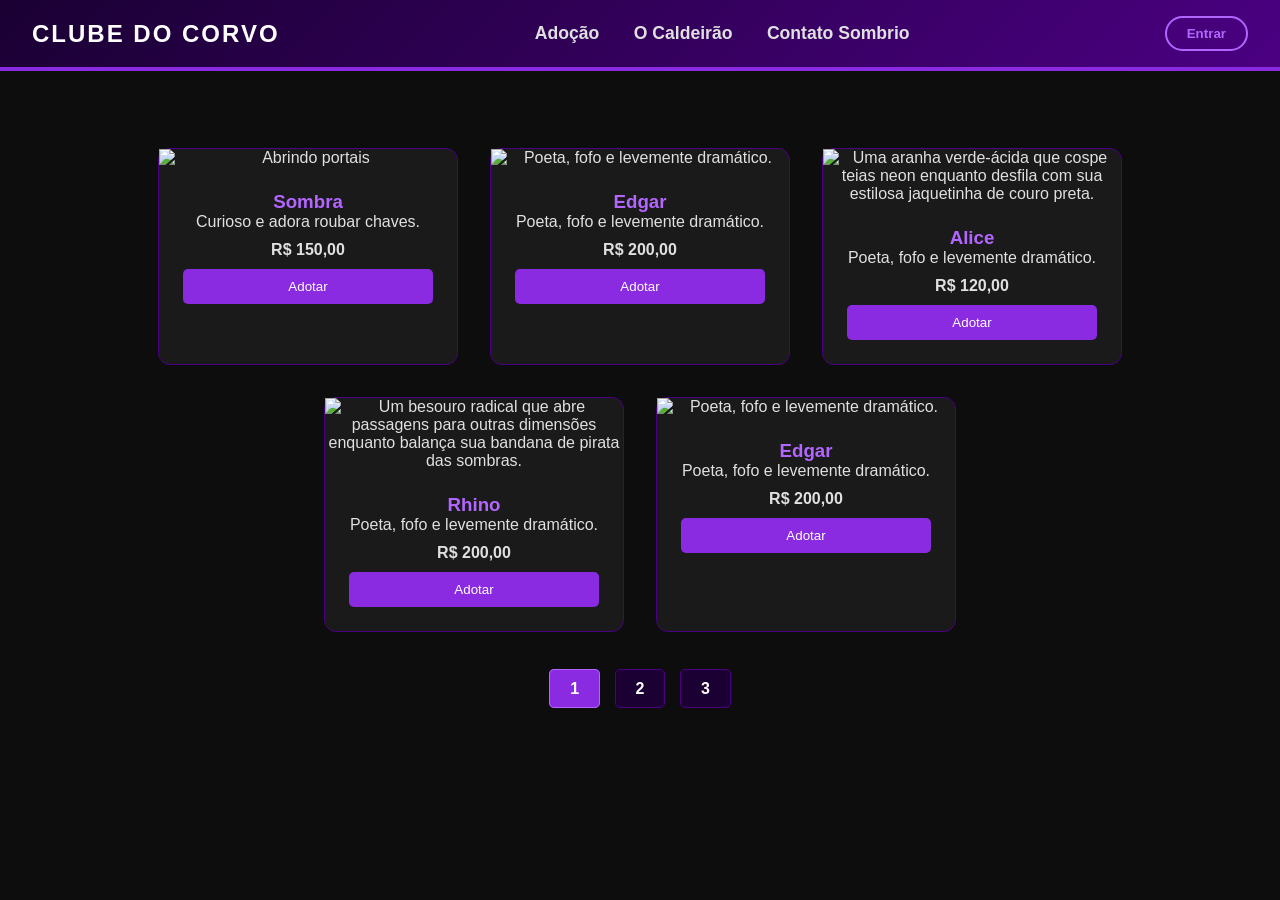
==== home.html @ 2596da63 "new img" ====
<!DOCTYPE html>
<html lang="pt-BR">
<head>
    <meta charset="UTF-8">
    <meta name="viewport" content="width=device-width, initial-scale=1.0">
    <title>Pets Sombrios & Fofos</title>
    <link rel="stylesheet" href="style.css">
</head>
<body>

    <header>
        <div class="logo">
            <h1 style="font-size: 1.5rem;">Clube do Corvo</h1>
        </div>
        
        <nav class="menu">
            <a href="home.html">Adoção</a>
            <a href="caldeirao.html">O Caldeirão</a>
            <a href="contato.html">Contato Sombrio</a>
        </nav>

        <button class="btn-login" id="botaoNome" onclick="abrirModal('modalLogin')">Entrar</button>
    </header>

    <main class="container">
        <div class="card">
            <img src="img/edgar.png" alt="Abrindo portais" class="pet-img">
            <div class="card-content">
                <h3>Sombra</h3>
                <p>Curioso e adora roubar chaves.</p>
                <p class="preco">R$ 150,00</p>
                <button class="btn-comprar" onclick="abrirModalCompra('Sombra')">Adotar</button>
            </div>
        </div>

        <div class="card">
            <img src="img/pingo.png" alt="Poeta, fofo e levemente dramático." class="pet-img">
            <div class="card-content">
                <h3>Edgar</h3>
                <p>Poeta, fofo e levemente dramático.</p>
                <p class="preco">R$ 200,00</p>
                <button class="btn-comprar" onclick="abrirModalCompra('Edgar')">Adotar</button>
            </div>
        </div>
        <div class="card">
            <img src="img/alice.png" alt="Uma aranha verde-ácida que cospe teias neon enquanto desfila com sua estilosa jaquetinha de couro preta." class="pet-img">
            <div class="card-content">
                <h3>Alice</h3>
                <p>Poeta, fofo e levemente dramático.</p>
                <p class="preco">R$ 120,00</p>
                <button class="btn-comprar" onclick="abrirModalCompra('Edgar')">Adotar</button>
            </div>
        </div>
        <div class="card">
            <img src="img/rhino.png" alt="Um besouro radical que abre passagens para outras dimensões enquanto balança sua bandana de pirata das sombras." class="pet-img">
            <div class="card-content">
                <h3>Rhino</h3>
                <p>Poeta, fofo e levemente dramático.</p>
                <p class="preco">R$ 200,00</p>
                <button class="btn-comprar" onclick="abrirModalCompra('Edgar')">Adotar</button>
            </div>
        </div>
        <div class="card">
            <img src="img/gorgon.png" alt="Poeta, fofo e levemente dramático." class="pet-img">
            <div class="card-content">
                <h3>Edgar</h3>
                <p>Poeta, fofo e levemente dramático.</p>
                <p class="preco">R$ 200,00</p>
                <button class="btn-comprar" onclick="abrirModalCompra('Edgar')">Adotar</button>
            </div>
        </div>
    </main>

    <div class="paginacao">
        <a href="home.html" class="ativo">1</a>
        <a href="pagina2.html">2</a>
        <a href="pagina3.html">3</a>
    </div>

    <div id="modalLogin" class="modal">
        <div class="modal-content">
            <h2 style="color: #b366ff;">Acesso Secreto</h2>
            <p>Apenas para guardiões de pets.</p>
            <input type="text" placeholder="Nome de Guardião">
            <input type="password" placeholder="Senha Mágica">
            <button class="btn-comprar" onclick="fecharModais()">Acessar Portal</button>
            <button class="btn-login" style="margin-top: 10px; width: 100%;" onclick="fecharModais()">Cancelar</button>
        </div>
    </div>

    <div id="modalCompra" class="modal">
        <div class="modal-content">
            <h2 id="tituloCompra" style="color: #b366ff;">Adoção</h2>
            <p>Preencha para concluir o ritual de adoção.</p>
            <input type="text" placeholder="Seu nome">
            <input type="text" placeholder="Endereço do castelo">
            <button class="btn-comprar" onclick="confirmarCompra()">Enviar Confirmação</button>
            <button class="btn-login" style="margin-top: 10px; width: 100%;" onclick="fecharModais()">Voltar</button>
        </div>
    </div>

    <script src="script.js"></script>
</body>
</html>
---- style.css ----
/* style.css */
* {
    box-sizing: border-box;
    margin: 0;
    padding: 0;
    font-family: 'Segoe UI', Tahoma, Geneva, Verdana, sans-serif;
}

body {
    background-color: #0d0d0d;
    color: #e0e0e0;
}

/* Atualização do Header para ficar Fixo */
header {
    background: linear-gradient(135deg, #1a0033 0%, #4b0082 100%);
    padding: 1rem 2rem;
    display: flex;
    justify-content: space-between; /* Espalha a logo e o menu */
    align-items: center;
    border-bottom: 4px solid #8a2be2;
    position: fixed; /* A Mágica do menu fixo */
    top: 0;
    left: 0;
    width: 100%;
    z-index: 1000; /* Garante que fique por cima de tudo */
}

/* Para o conteúdo não ficar escondido atrás do menu fixo */
body {
    padding-top: 100px; 
}

/* Estilo dos Links do Menu */
.menu a {
    color: #e0e0e0;
    text-decoration: none;
    margin: 0 15px;
    font-weight: bold;
    font-size: 1.1rem;
    transition: 0.3s;
}

.menu a:hover {
    color: #b366ff;
}

.logo h1 {
    color: #ffffff;
    letter-spacing: 2px;
    text-transform: uppercase;
}

.logo p {
    color: #d8bfd8;
    font-style: italic;
}

.btn-login {
    background-color: transparent;
    border: 2px solid #b366ff;
    color: #b366ff;
    padding: 8px 20px;
    border-radius: 20px;
    cursor: pointer;
    font-weight: bold;
    transition: 0.3s;
}

.btn-login:hover {
    background-color: #b366ff;
    color: #1a0033;
}

.container {
    max-width: 1000px;
    margin: 3rem auto;
    display: flex;
    flex-wrap: wrap;
    gap: 2rem;
    justify-content: center;
}

.card {
    background-color: #1a1a1a;
    border: 1px solid #4b0082;
    border-radius: 12px;
    width: 300px;
    text-align: center;
    transition: transform 0.3s ease;
    display: flex;
    flex-direction: column;
}

.card:hover {
    transform: translateY(-5px);
    box-shadow: 0 8px 20px rgba(138, 43, 226, 0.4);
    border-color: #8a2be2;
}

/* Espaço preparado para as futuras imagens */
.image-placeholder {
    width: 100%;
    height: 220px;
    background-color: #2d004d;
    border-bottom: 2px solid #4b0082;
    border-radius: 12px 12px 0 0;
    display: flex;
    align-items: center;
    justify-content: center;
    color: #8a2be2;
    font-style: italic;
    font-size: 0.9rem;
}

.card-content {
    padding: 1.5rem;
}

.card h3 { color: #b366ff; }
.preco { font-weight: bold; margin: 10px 0; }

.btn-comprar {
    background-color: #8a2be2;
    color: white;
    border: none;
    padding: 10px;
    border-radius: 5px;
    cursor: pointer;
    width: 100%;
    transition: 0.3s;
}

.btn-comprar:hover { background-color: #5c1b99; }

/* Modais (Janelas flutuantes) */
.modal {
    display: none;
    position: fixed;
    z-index: 10;
    left: 0; top: 0;
    width: 100%; height: 100%;
    background-color: rgba(0,0,0,0.8);
}

.modal-content {
    background-color: #1a0033;
    margin: 15% auto;
    padding: 2rem;
    border: 2px solid #8a2be2;
    width: 90%; max-width: 400px;
    border-radius: 12px;
    text-align: center;
}

.modal-content input {
    width: 100%;
    padding: 10px;
    margin: 10px 0;
    border-radius: 5px;
    background-color: #0d0d0d;
    border: 1px solid #4b0082;
    color: white;
}

/* Estilo da Paginação */
.paginacao {
    text-align: center;
    margin: 3rem 0;
    width: 100%;
}

.paginacao a {
    color: white;
    background-color: #1a0033;
    border: 1px solid #4b0082;
    padding: 10px 20px;
    text-decoration: none;
    border-radius: 5px;
    margin: 0 5px;
    font-weight: bold;
    transition: 0.3s;
}

.paginacao a:hover {
    background-color: #5c1b99;
}

.paginacao a.ativo {
    background-color: #8a2be2;
    border-color: #b366ff;
}
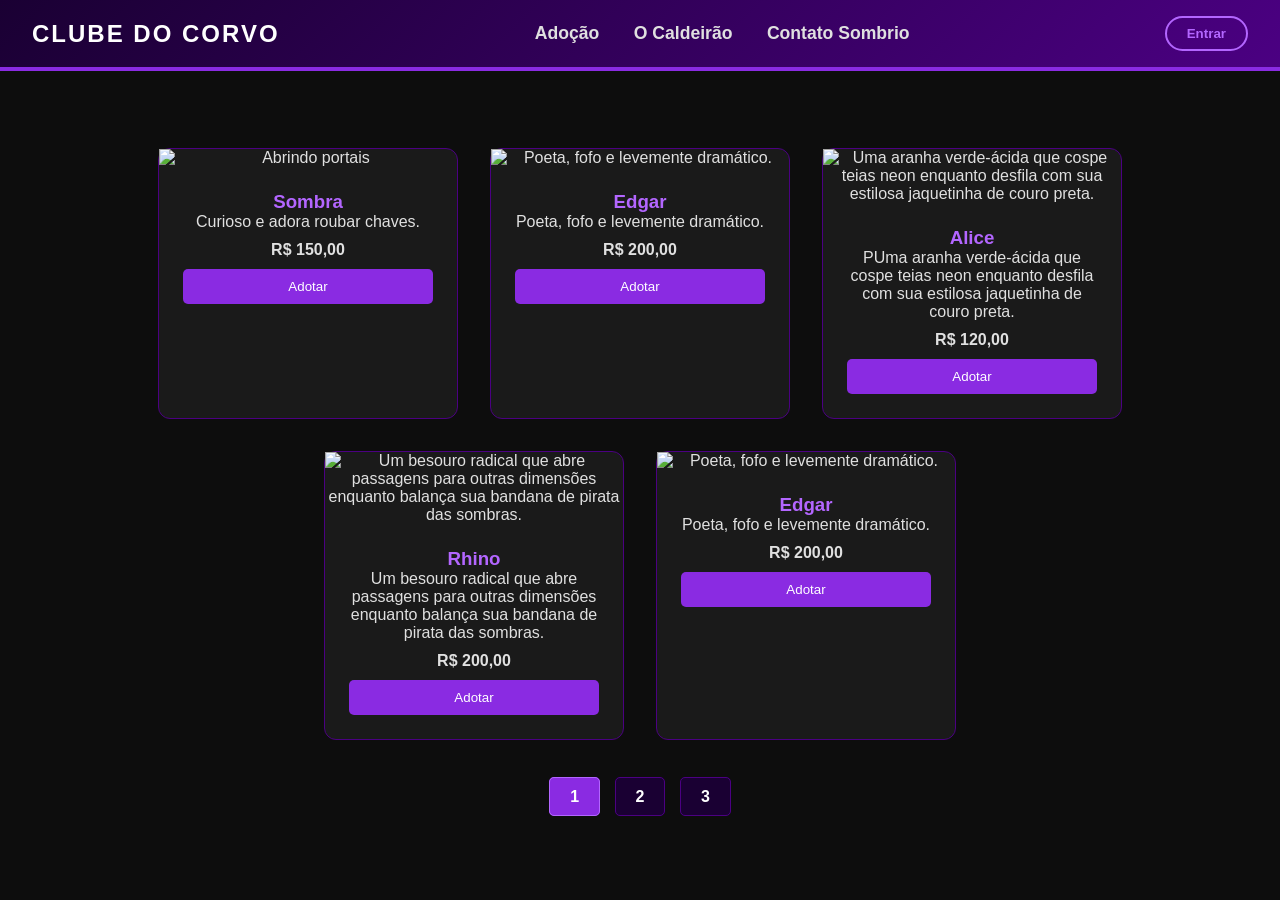
==== commit 97a1f8b9: "corringindo Co-authored-by: Copilot <copilot@github.com>" ====
--- a/home.html
+++ b/home.html
@@ -46,7 +46,7 @@
             <img src="img/alice.png" alt="Uma aranha verde-ácida que cospe teias neon enquanto desfila com sua estilosa jaquetinha de couro preta." class="pet-img">
             <div class="card-content">
                 <h3>Alice</h3>
-                <p>Poeta, fofo e levemente dramático.</p>
+                <p>PUma aranha verde-ácida que cospe teias neon enquanto desfila com sua estilosa jaquetinha de couro preta.</p>
                 <p class="preco">R$ 120,00</p>
                 <button class="btn-comprar" onclick="abrirModalCompra('Edgar')">Adotar</button>
             </div>
@@ -55,7 +55,7 @@
             <img src="img/rhino.png" alt="Um besouro radical que abre passagens para outras dimensões enquanto balança sua bandana de pirata das sombras." class="pet-img">
             <div class="card-content">
                 <h3>Rhino</h3>
-                <p>Poeta, fofo e levemente dramático.</p>
+                <p>Um besouro radical que abre passagens para outras dimensões enquanto balança sua bandana de pirata das sombras.</p>
                 <p class="preco">R$ 200,00</p>
                 <button class="btn-comprar" onclick="abrirModalCompra('Edgar')">Adotar</button>
             </div>
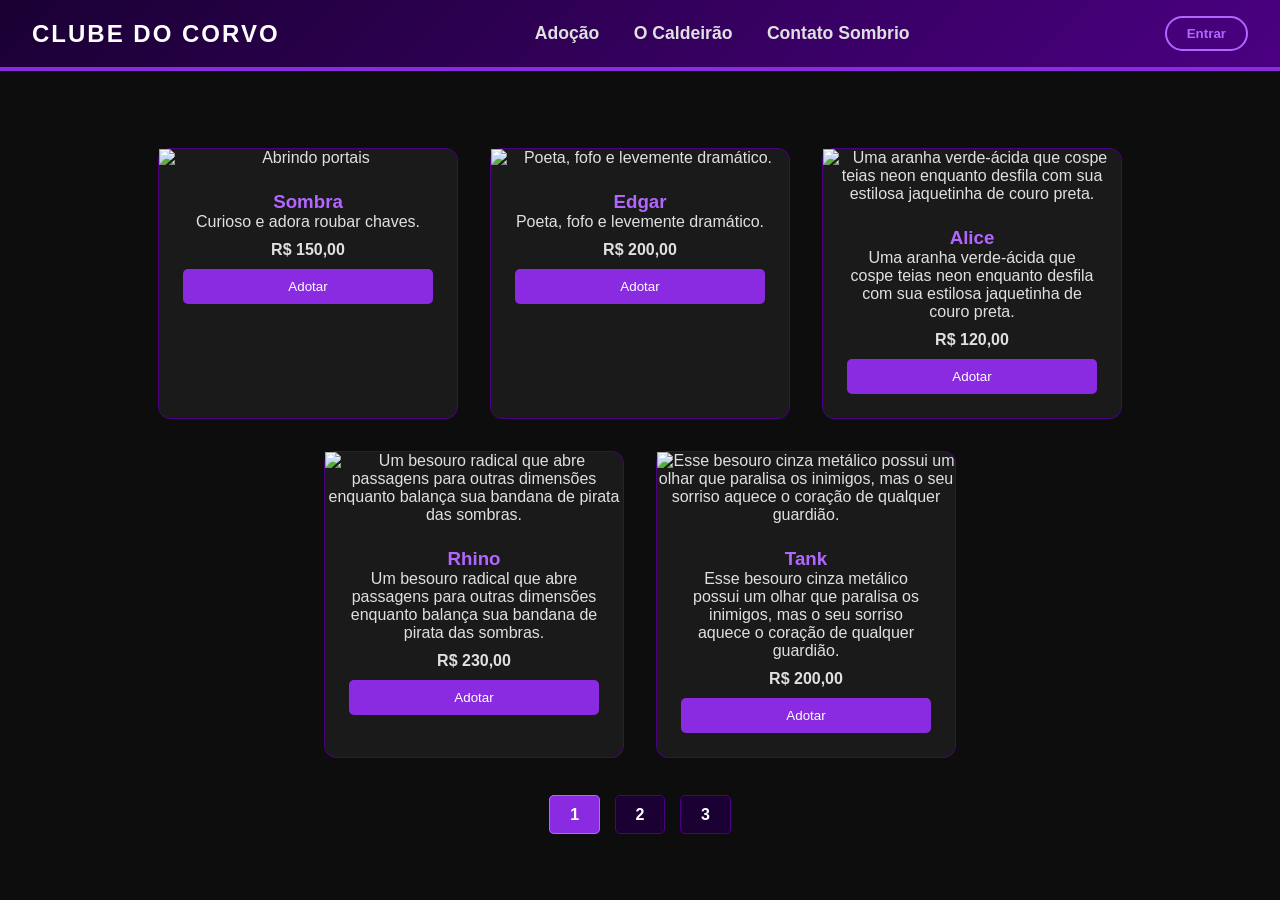
==== commit 7534f043: "nomes e ajustes Co-authored-by: Copilot <copilot@github.com>" ====
--- a/home.html
+++ b/home.html
@@ -46,9 +46,9 @@
             <img src="img/alice.png" alt="Uma aranha verde-ácida que cospe teias neon enquanto desfila com sua estilosa jaquetinha de couro preta." class="pet-img">
             <div class="card-content">
                 <h3>Alice</h3>
-                <p>PUma aranha verde-ácida que cospe teias neon enquanto desfila com sua estilosa jaquetinha de couro preta.</p>
+                <p>Uma aranha verde-ácida que cospe teias neon enquanto desfila com sua estilosa jaquetinha de couro preta.</p>
                 <p class="preco">R$ 120,00</p>
-                <button class="btn-comprar" onclick="abrirModalCompra('Edgar')">Adotar</button>
+                <button class="btn-comprar" onclick="abrirModalCompra('Alice')">Adotar</button>
             </div>
         </div>
         <div class="card">
@@ -56,17 +56,17 @@
             <div class="card-content">
                 <h3>Rhino</h3>
                 <p>Um besouro radical que abre passagens para outras dimensões enquanto balança sua bandana de pirata das sombras.</p>
-                <p class="preco">R$ 200,00</p>
-                <button class="btn-comprar" onclick="abrirModalCompra('Edgar')">Adotar</button>
+                <p class="preco">R$ 230,00</p>
+                <button class="btn-comprar" onclick="abrirModalCompra('Rhino')">Adotar</button>
             </div>
         </div>
         <div class="card">
-            <img src="img/gorgon.png" alt="Poeta, fofo e levemente dramático." class="pet-img">
+            <img src="img/tank.png" alt="Esse besouro cinza metálico possui um olhar que paralisa os inimigos, mas o seu sorriso aquece o coração de qualquer guardião." class="pet-img">
             <div class="card-content">
-                <h3>Edgar</h3>
-                <p>Poeta, fofo e levemente dramático.</p>
+                <h3>Tank</h3>
+                <p>Esse besouro cinza metálico possui um olhar que paralisa os inimigos, mas o seu sorriso aquece o coração de qualquer guardião.</p>
                 <p class="preco">R$ 200,00</p>
-                <button class="btn-comprar" onclick="abrirModalCompra('Edgar')">Adotar</button>
+                <button class="btn-comprar" onclick="abrirModalCompra('Tank')">Adotar</button>
             </div>
         </div>
     </main>
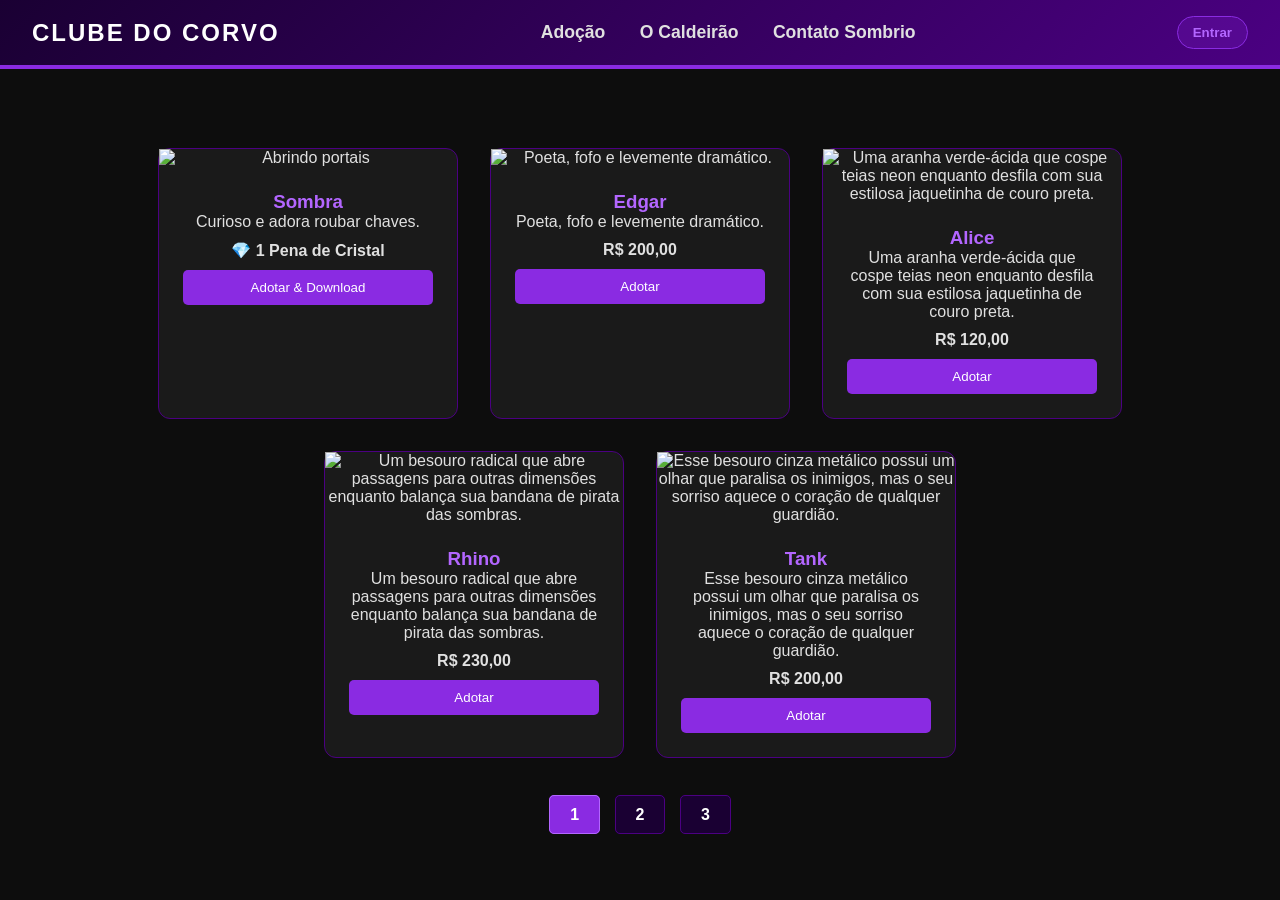
==== commit 2fb800aa: "mudando currency e adicionando Download de imagens Co-authored-by: Copilot <copilot@github.com>" ====
--- a/home.html
+++ b/home.html
@@ -28,8 +28,8 @@
             <div class="card-content">
                 <h3>Sombra</h3>
                 <p>Curioso e adora roubar chaves.</p>
-                <p class="preco">R$ 150,00</p>
-                <button class="btn-comprar" onclick="abrirModalCompra('Sombra')">Adotar</button>
+                <p class="preco">💎 1 Pena de Cristal</p>
+        <button class="btn-comprar" onclick="adotarPet('Sombra', 'img/edgar.png')">Adotar & Download</button>
             </div>
         </div>
 
--- a/style.css
+++ b/style.css
@@ -170,6 +170,15 @@
     width: 100%;
 }
 
+#botaoNome {
+    background: rgba(138, 43, 226, 0.2);
+    border: 1px solid #8a2be2;
+    padding: 8px 15px;
+    border-radius: 20px;
+    font-weight: bold;
+    cursor: default; /* Não parece um botão de clicar, mas um status */
+}
+
 .paginacao a {
     color: white;
     background-color: #1a0033;
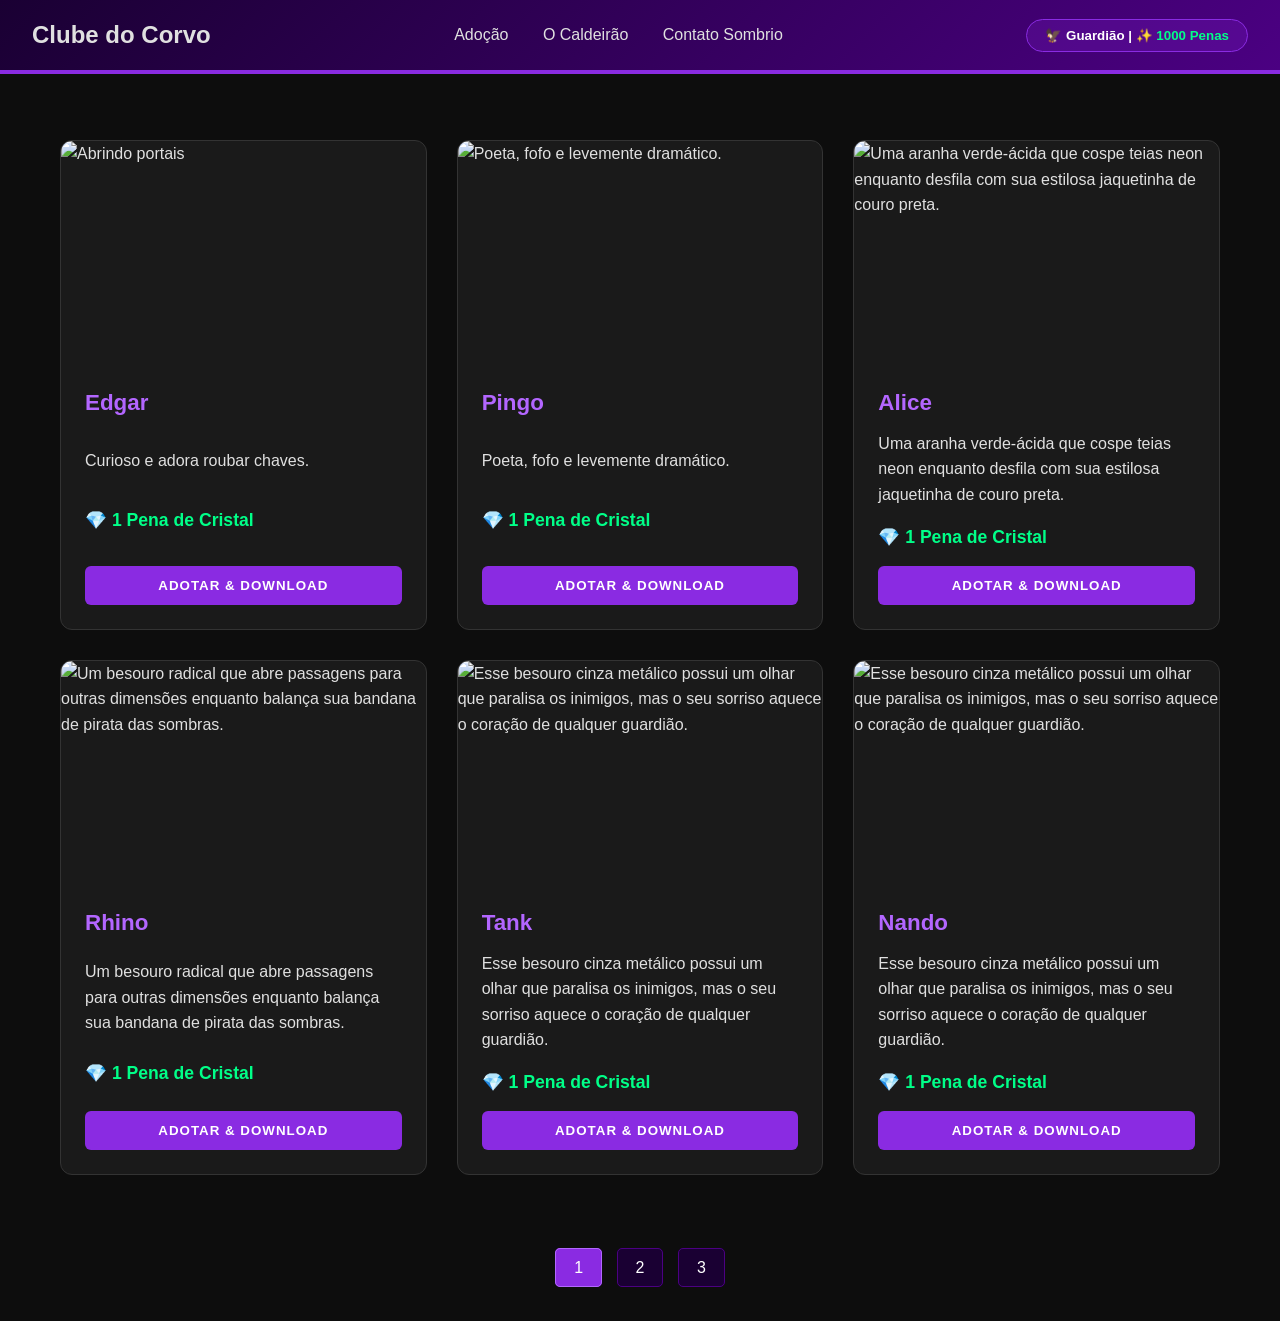
==== commit 52d4ef17: "renomeando arquivos de IMG, atualizando mecanimso de adoção com pagamento de créditos para download" ====
--- a/home.html
+++ b/home.html
@@ -26,7 +26,7 @@
         <div class="card">
             <img src="img/edgar.png" alt="Abrindo portais" class="pet-img">
             <div class="card-content">
-                <h3>Sombra</h3>
+                <h3>Edgar</h3>
                 <p>Curioso e adora roubar chaves.</p>
                 <p class="preco">💎 1 Pena de Cristal</p>
         <button class="btn-comprar" onclick="adotarPet('Sombra', 'img/edgar.png')">Adotar & Download</button>
@@ -36,10 +36,10 @@
         <div class="card">
             <img src="img/pingo.png" alt="Poeta, fofo e levemente dramático." class="pet-img">
             <div class="card-content">
-                <h3>Edgar</h3>
+                <h3>Pingo</h3>
                 <p>Poeta, fofo e levemente dramático.</p>
-                <p class="preco">R$ 200,00</p>
-                <button class="btn-comprar" onclick="abrirModalCompra('Edgar')">Adotar</button>
+                <p class="preco">💎 1 Pena de Cristal</p>
+        <button class="btn-comprar" onclick="adotarPet('Sombra', 'img/pingo.png')">Adotar & Download</button>
             </div>
         </div>
         <div class="card">
@@ -47,8 +47,8 @@
             <div class="card-content">
                 <h3>Alice</h3>
                 <p>Uma aranha verde-ácida que cospe teias neon enquanto desfila com sua estilosa jaquetinha de couro preta.</p>
-                <p class="preco">R$ 120,00</p>
-                <button class="btn-comprar" onclick="abrirModalCompra('Alice')">Adotar</button>
+                <p class="preco">💎 1 Pena de Cristal</p>
+        <button class="btn-comprar" onclick="adotarPet('Sombra', 'img/alice.png')">Adotar & Download</button>
             </div>
         </div>
         <div class="card">
@@ -56,8 +56,8 @@
             <div class="card-content">
                 <h3>Rhino</h3>
                 <p>Um besouro radical que abre passagens para outras dimensões enquanto balança sua bandana de pirata das sombras.</p>
-                <p class="preco">R$ 230,00</p>
-                <button class="btn-comprar" onclick="abrirModalCompra('Rhino')">Adotar</button>
+                <p class="preco">💎 1 Pena de Cristal</p>
+        <button class="btn-comprar" onclick="adotarPet('Sombra', 'img/rhino.png')">Adotar & Download</button>
             </div>
         </div>
         <div class="card">
@@ -65,11 +65,21 @@
             <div class="card-content">
                 <h3>Tank</h3>
                 <p>Esse besouro cinza metálico possui um olhar que paralisa os inimigos, mas o seu sorriso aquece o coração de qualquer guardião.</p>
-                <p class="preco">R$ 200,00</p>
-                <button class="btn-comprar" onclick="abrirModalCompra('Tank')">Adotar</button>
+                <p class="preco">💎 1 Pena de Cristal</p>
+        <button class="btn-comprar" onclick="adotarPet('Sombra', 'img/tank.png')">Adotar & Download</button>
+            </div>
+        </div>
+        <div class="card">
+            <img src="img/nando.png" alt="Esse besouro cinza metálico possui um olhar que paralisa os inimigos, mas o seu sorriso aquece o coração de qualquer guardião." class="pet-img">
+            <div class="card-content">
+                <h3>Nando</h3>
+                <p>Esse besouro cinza metálico possui um olhar que paralisa os inimigos, mas o seu sorriso aquece o coração de qualquer guardião.</p>
+                <p class="preco">💎 1 Pena de Cristal</p>
+        <button class="btn-comprar" onclick="adotarPet('Sombra', 'img/nando.png')">Adotar & Download</button>
             </div>
         </div>
     </main>
+
 
     <div class="paginacao">
         <a href="home.html" class="ativo">1</a>
--- a/style.css
+++ b/style.css
@@ -1,4 +1,16 @@
-/* style.css */
+/* =========================================
+   VARIÁVEIS E BASE
+   ========================================= */
+:root {
+    --bg-dark: #0d0d0d;
+    --bg-card: #1a1a1a;
+    --text-light: #e0e0e0;
+    --purple-magic: #8a2be2;
+    --purple-dark: #4b0082;
+    --purple-glow: #b366ff;
+    --green-success: #00ff88;
+}
+
 * {
     box-sizing: border-box;
     margin: 0;
@@ -7,195 +19,174 @@
 }
 
 body {
-    background-color: #0d0d0d;
-    color: #e0e0e0;
+    background-color: var(--bg-dark);
+    color: var(--text-light);
+    padding-top: 100px; /* Espaço fixo para o menu não cobrir o conteúdo */
+    line-height: 1.6;
 }
 
-/* Atualização do Header para ficar Fixo */
+/* =========================================
+   NAVEGAÇÃO (Menu Fixo)
+   ========================================= */
 header {
-    background: linear-gradient(135deg, #1a0033 0%, #4b0082 100%);
+    background: linear-gradient(135deg, #1a0033 0%, var(--purple-dark) 100%);
     padding: 1rem 2rem;
     display: flex;
-    justify-content: space-between; /* Espalha a logo e o menu */
+    justify-content: space-between;
     align-items: center;
-    border-bottom: 4px solid #8a2be2;
-    position: fixed; /* A Mágica do menu fixo */
+    border-bottom: 4px solid var(--purple-magic);
+    position: fixed;
     top: 0;
     left: 0;
     width: 100%;
-    z-index: 1000; /* Garante que fique por cima de tudo */
+    z-index: 1000;
+    backdrop-filter: blur(10px);
 }
 
-/* Para o conteúdo não ficar escondido atrás do menu fixo */
-body {
-    padding-top: 100px; 
-}
-
-/* Estilo dos Links do Menu */
 .menu a {
-    color: #e0e0e0;
+    color: var(--text-light);
     text-decoration: none;
     margin: 0 15px;
-    font-weight: bold;
-    font-size: 1.1rem;
+    font-weight: 500;
     transition: 0.3s;
 }
 
 .menu a:hover {
-    color: #b366ff;
+    color: var(--purple-glow);
 }
 
-.logo h1 {
-    color: #ffffff;
-    letter-spacing: 2px;
-    text-transform: uppercase;
-}
-
-.logo p {
-    color: #d8bfd8;
-    font-style: italic;
-}
-
-.btn-login {
-    background-color: transparent;
-    border: 2px solid #b366ff;
-    color: #b366ff;
-    padding: 8px 20px;
+#botaoNome {
+    background: rgba(138, 43, 226, 0.2);
+    border: 1px solid var(--purple-magic);
+    padding: 8px 18px;
     border-radius: 20px;
-    cursor: pointer;
     font-weight: bold;
+    color: white;
+    cursor: default;
+    white-space: nowrap;
     transition: 0.3s;
 }
 
-.btn-login:hover {
-    background-color: #b366ff;
-    color: #1a0033;
-}
-
-.container {
-    max-width: 1000px;
-    margin: 3rem auto;
-    display: flex;
-    flex-wrap: wrap;
-    gap: 2rem;
-    justify-content: center;
+/* =========================================
+   GRID DE CARDS (O segredo da organização)
+   ========================================= */
+main.container {
+    display: grid;
+    grid-template-columns: repeat(auto-fit, minmax(280px, 1fr));
+    gap: 30px;
+    padding: 40px 20px;
+    max-width: 1200px;
+    margin: 0 auto;
 }
 
 .card {
-    background-color: #1a1a1a;
-    border: 1px solid #4b0082;
+    background-color: var(--bg-card);
     border-radius: 12px;
-    width: 300px;
-    text-align: center;
-    transition: transform 0.3s ease;
+    overflow: hidden;
+    border: 1px solid #333;
+    transition: 0.3s ease;
     display: flex;
     flex-direction: column;
 }
 
 .card:hover {
-    transform: translateY(-5px);
-    box-shadow: 0 8px 20px rgba(138, 43, 226, 0.4);
-    border-color: #8a2be2;
+    transform: translateY(-8px);
+    border-color: var(--purple-magic);
+    box-shadow: 0 10px 20px rgba(138, 43, 226, 0.2);
 }
 
-/* Espaço preparado para as futuras imagens */
-.image-placeholder {
+/* Ajuste das Imagens (Para não ficarem enormes) */
+.pet-img {
     width: 100%;
-    height: 220px;
-    background-color: #2d004d;
-    border-bottom: 2px solid #4b0082;
-    border-radius: 12px 12px 0 0;
-    display: flex;
-    align-items: center;
-    justify-content: center;
-    color: #8a2be2;
-    font-style: italic;
-    font-size: 0.9rem;
+    height: 220px; /* Altura fixa para padronizar */
+    object-fit: cover; /* Corta sem distorcer */
+    display: block;
 }
 
 .card-content {
     padding: 1.5rem;
+    flex-grow: 1;
+    display: flex;
+    flex-direction: column;
+    justify-content: space-between;
 }
 
-.card h3 { color: #b366ff; }
-.preco { font-weight: bold; margin: 10px 0; }
+.card h3 { 
+    color: var(--purple-glow);
+    margin-bottom: 10px;
+    font-size: 1.4rem;
+}
 
+.preco { 
+    font-weight: bold; 
+    margin: 15px 0; 
+    color: var(--green-success);
+    font-size: 1.1rem;
+}
+
+/* =========================================
+   BOTÕES E INTERAÇÃO
+   ========================================= */
 .btn-comprar {
-    background-color: #8a2be2;
+    background-color: var(--purple-magic);
     color: white;
     border: none;
-    padding: 10px;
-    border-radius: 5px;
+    padding: 12px;
+    border-radius: 6px;
     cursor: pointer;
     width: 100%;
+    font-weight: bold;
     transition: 0.3s;
+    text-transform: uppercase;
+    letter-spacing: 1px;
 }
 
-.btn-comprar:hover { background-color: #5c1b99; }
+.btn-comprar:hover { 
+    background-color: var(--purple-dark);
+    box-shadow: 0 0 15px rgba(138, 43, 226, 0.4);
+}
 
-/* Modais (Janelas flutuantes) */
+/* =========================================
+   MODAIS E UTILITÁRIOS
+   ========================================= */
 .modal {
     display: none;
     position: fixed;
-    z-index: 10;
+    z-index: 2000;
     left: 0; top: 0;
     width: 100%; height: 100%;
-    background-color: rgba(0,0,0,0.8);
+    background-color: rgba(0,0,0,0.85);
 }
 
 .modal-content {
     background-color: #1a0033;
-    margin: 15% auto;
-    padding: 2rem;
-    border: 2px solid #8a2be2;
-    width: 90%; max-width: 400px;
-    border-radius: 12px;
+    margin: 10% auto;
+    padding: 2.5rem;
+    border: 2px solid var(--purple-magic);
+    width: 90%; 
+    max-width: 400px;
+    border-radius: 15px;
     text-align: center;
 }
 
-.modal-content input {
-    width: 100%;
-    padding: 10px;
-    margin: 10px 0;
-    border-radius: 5px;
-    background-color: #0d0d0d;
-    border: 1px solid #4b0082;
-    color: white;
-}
-
-/* Estilo da Paginação */
 .paginacao {
     text-align: center;
-    margin: 3rem 0;
-    width: 100%;
-}
-
-#botaoNome {
-    background: rgba(138, 43, 226, 0.2);
-    border: 1px solid #8a2be2;
-    padding: 8px 15px;
-    border-radius: 20px;
-    font-weight: bold;
-    cursor: default; /* Não parece um botão de clicar, mas um status */
+    margin: 40px 0;
+    grid-column: 1 / -1; /* Garante que a paginação ocupe a linha toda no grid */
 }
 
 .paginacao a {
     color: white;
     background-color: #1a0033;
-    border: 1px solid #4b0082;
-    padding: 10px 20px;
+    border: 1px solid var(--purple-dark);
+    padding: 10px 18px;
     text-decoration: none;
     border-radius: 5px;
     margin: 0 5px;
-    font-weight: bold;
     transition: 0.3s;
 }
 
-.paginacao a:hover {
-    background-color: #5c1b99;
-}
-
-.paginacao a.ativo {
-    background-color: #8a2be2;
-    border-color: #b366ff;
+.paginacao a.ativo, .paginacao a:hover {
+    background-color: var(--purple-magic);
+    border-color: var(--purple-glow);
 }
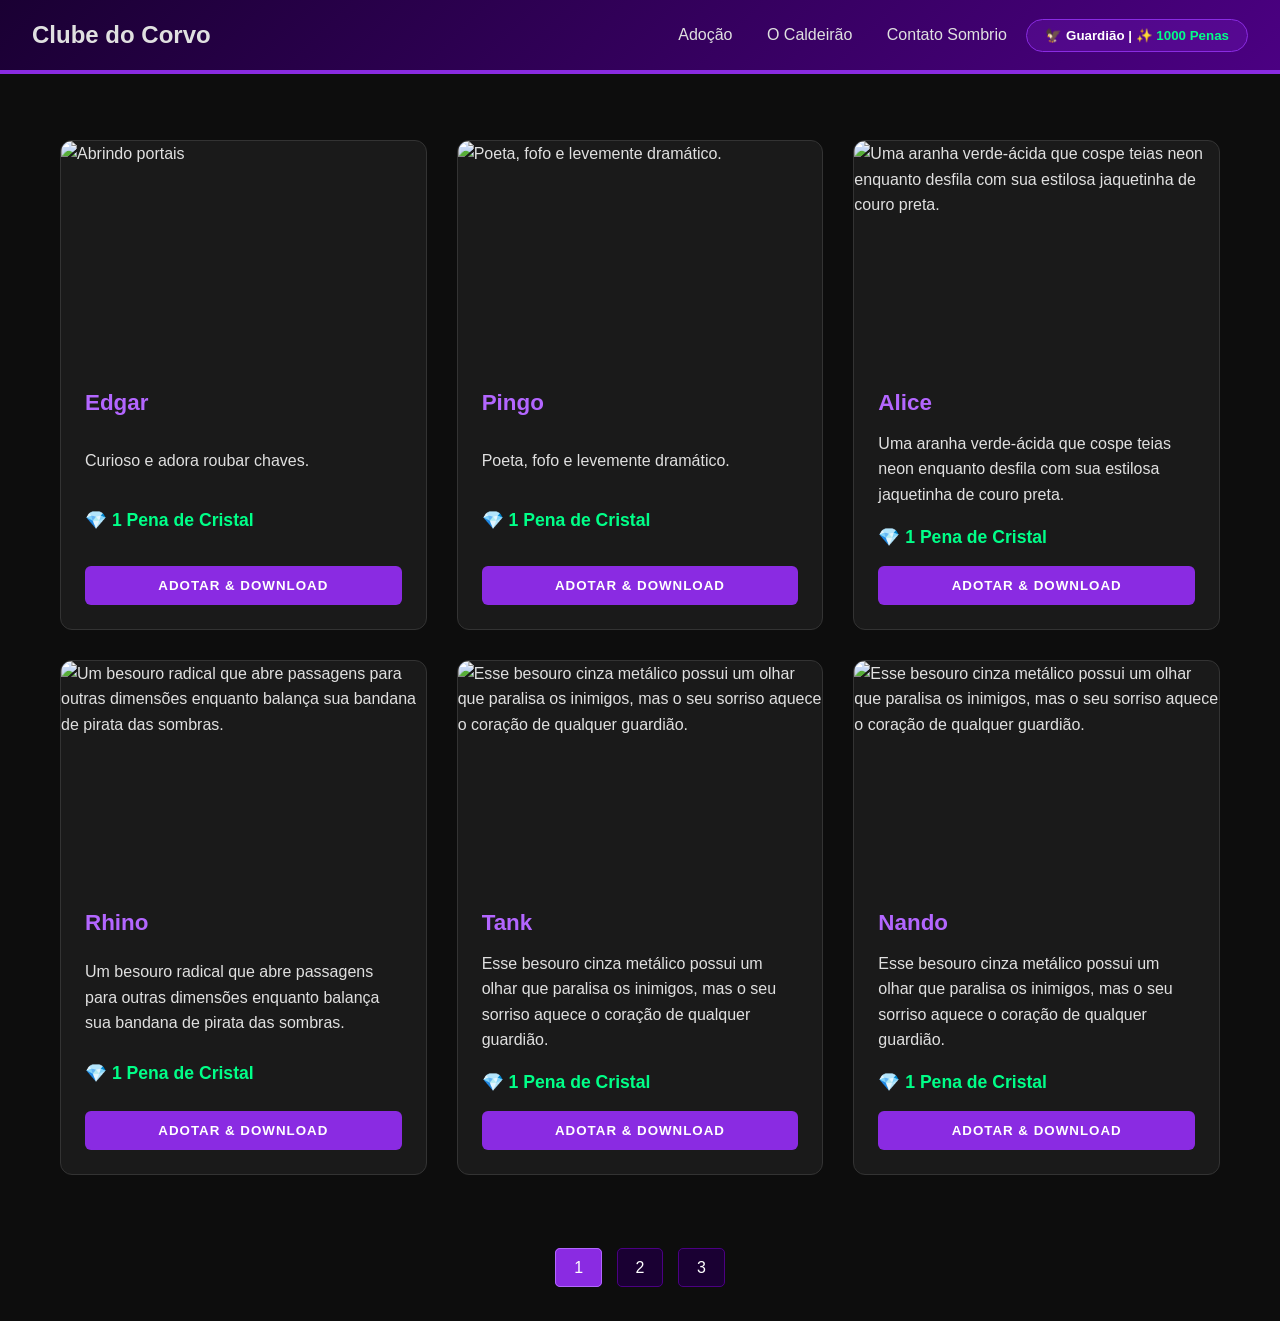
==== commit a03f35de: "menu responsivo, mais  imagens e outro vídeo upado do server" ====
--- a/home.html
+++ b/home.html
@@ -9,18 +9,23 @@
 <body>
 
     <header>
-        <div class="logo">
-            <h1 style="font-size: 1.5rem;">Clube do Corvo</h1>
-        </div>
-        
-        <nav class="menu">
-            <a href="home.html">Adoção</a>
-            <a href="caldeirao.html">O Caldeirão</a>
-            <a href="contato.html">Contato Sombrio</a>
-        </nav>
+    <div class="logo">
+        <h1 style="font-size: 1.5rem;">Clube do Corvo</h1>
+    </div>
+    
+    <div class="menu-toggle" id="mobile-menu">
+        <span class="bar"></span>
+        <span class="bar"></span>
+        <span class="bar"></span>
+    </div>
 
+    <nav class="menu" id="nav-menu">
+        <a href="home.html">Adoção</a>
+        <a href="caldeirao.html">O Caldeirão</a>
+        <a href="contato.html">Contato Sombrio</a>
         <button class="btn-login" id="botaoNome" onclick="abrirModal('modalLogin')">Entrar</button>
-    </header>
+    </nav>
+</header>
 
     <main class="container">
         <div class="card">
--- a/style.css
+++ b/style.css
@@ -43,6 +43,53 @@
     backdrop-filter: blur(10px);
 }
 
+/* Estilo básico para o botão hambúrguer (escondido por padrão) */
+.menu-toggle {
+    display: none;
+    flex-direction: column;
+    cursor: pointer;
+    gap: 5px;
+}
+
+.bar {
+    width: 25px;
+    height: 3px;
+    background-color: #b366ff; /* Roxo padrão do projeto */
+    transition: 0.3s;
+}
+
+/* Regras para Celulares/Tablets */
+@media (max-width: 768px) {
+    .menu-toggle {
+        display: flex;
+        z-index: 1001;
+    }
+
+    .menu {
+        display: none; /* Esconde o menu original */
+        flex-direction: column;
+        position: absolute;
+        top: 70px; /* Ajuste conforme a altura do seu header */
+        left: 0;
+        width: 100%;
+        background-color: #1a1a1a; /* Cor sombria de fundo */
+        padding: 20px;
+        text-align: center;
+        gap: 15px;
+        z-index: 1000;
+        border-bottom: 2px solid #b366ff;
+    }
+
+    /* Classe que o JS vai ativar */
+    .menu.active {
+        display: flex;
+    }
+
+    .menu a {
+        font-size: 1.2rem;
+    }
+}
+
 .menu a {
     color: var(--text-light);
     text-decoration: none;
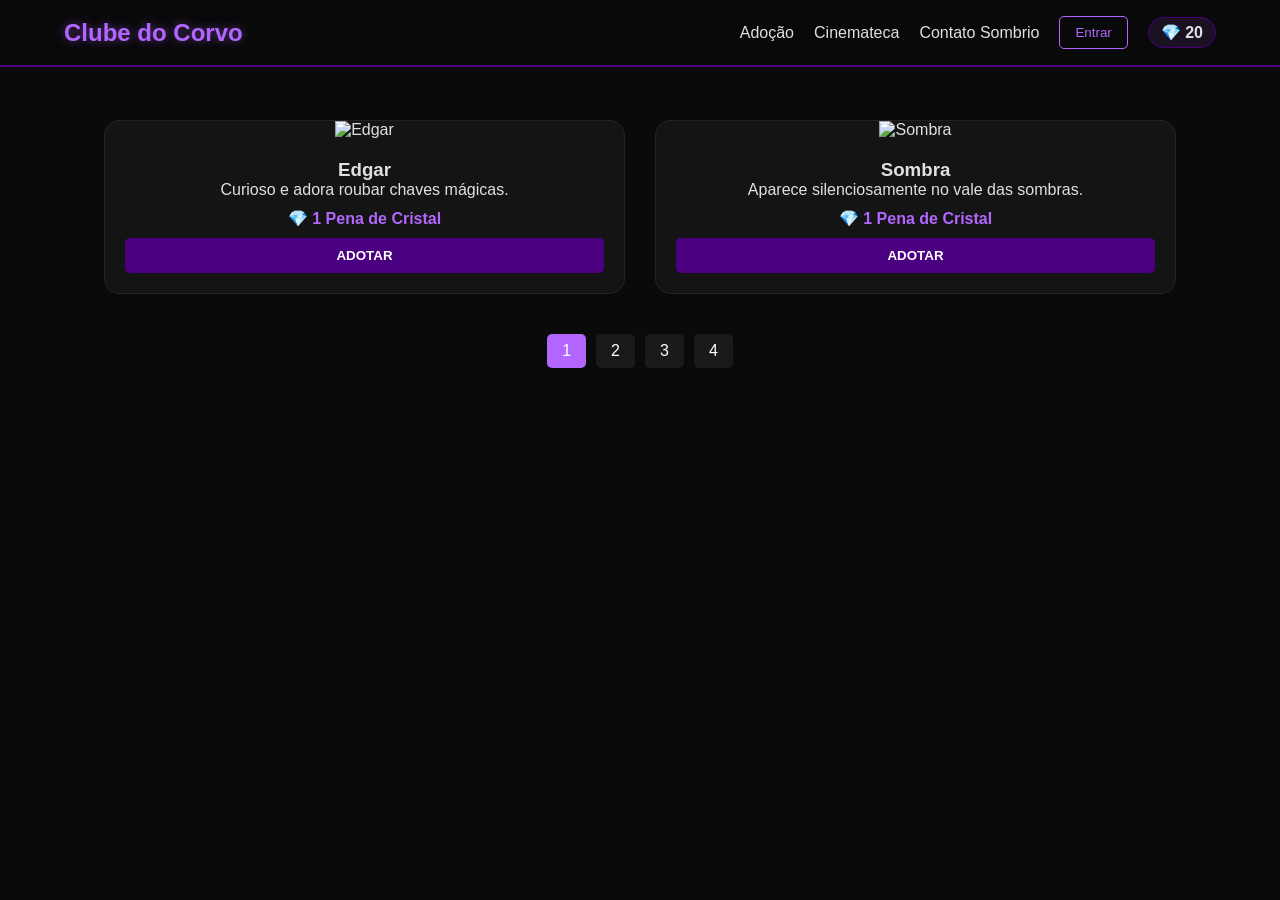
==== commit 506f3126: "enxugando código, aprimorando menu e incluindo pag com vídeos de até 8 segundos" ====
--- a/home.html
+++ b/home.html
@@ -3,114 +3,88 @@
 <head>
     <meta charset="UTF-8">
     <meta name="viewport" content="width=device-width, initial-scale=1.0">
-    <title>Pets Sombrios & Fofos</title>
+    <title>Clube do Corvo - Home</title>
     <link rel="stylesheet" href="style.css">
 </head>
 <body>
 
     <header>
-    <div class="logo">
-        <h1 style="font-size: 1.5rem;">Clube do Corvo</h1>
-    </div>
-    
-    <div class="menu-toggle" id="mobile-menu">
-        <span class="bar"></span>
-        <span class="bar"></span>
-        <span class="bar"></span>
-    </div>
+        <div class="logo">
+            <h1>Clube do Corvo</h1>
+        </div>
+        
+        <div class="menu-toggle" id="mobile-menu">
+            <span class="bar"></span>
+            <span class="bar"></span>
+            <span class="bar"></span>
+        </div>
 
-    <nav class="menu" id="nav-menu">
-        <a href="home.html">Adoção</a>
-        <a href="caldeirao.html">O Caldeirão</a>
-        <a href="contato.html">Contato Sombrio</a>
-        <button class="btn-login" id="botaoNome" onclick="abrirModal('modalLogin')">Entrar</button>
-    </nav>
-</header>
+        <nav class="menu" id="nav-menu">
+            <a href="home.html">Adoção</a>
+            <a href="video.html">Cinemateca</a>
+            <a href="contato.html">Contato Sombrio</a>
+            <button class="btn-login" id="botaoNome" onclick="abrirModal('modalLogin')">Entrar</button>
+            <div class="saldo-container">
+                <span id="saldoPenas">💎 20</span>
+            </div>
+        </nav>
+    </header>
 
     <main class="container">
         <div class="card">
-            <img src="img/edgar.png" alt="Abrindo portais" class="pet-img">
+            <img src="img/edgar.png" alt="Edgar" class="pet-img">
             <div class="card-content">
                 <h3>Edgar</h3>
-                <p>Curioso e adora roubar chaves.</p>
+                <p>Curioso e adora roubar chaves mágicas.</p>
                 <p class="preco">💎 1 Pena de Cristal</p>
-        <button class="btn-comprar" onclick="adotarPet('Sombra', 'img/edgar.png')">Adotar & Download</button>
+                <button class="btn-comprar" onclick="adotarPet('Edgar', 'img/edgar.png')">Adotar</button>
             </div>
         </div>
 
         <div class="card">
-            <img src="img/pingo.png" alt="Poeta, fofo e levemente dramático." class="pet-img">
+            <img src="img/nando.png" alt="Sombra" class="pet-img">
             <div class="card-content">
-                <h3>Pingo</h3>
-                <p>Poeta, fofo e levemente dramático.</p>
+                <h3>Sombra</h3>
+                <p>Aparece silenciosamente no vale das sombras.</p>
                 <p class="preco">💎 1 Pena de Cristal</p>
-        <button class="btn-comprar" onclick="adotarPet('Sombra', 'img/pingo.png')">Adotar & Download</button>
-            </div>
-        </div>
-        <div class="card">
-            <img src="img/alice.png" alt="Uma aranha verde-ácida que cospe teias neon enquanto desfila com sua estilosa jaquetinha de couro preta." class="pet-img">
-            <div class="card-content">
-                <h3>Alice</h3>
-                <p>Uma aranha verde-ácida que cospe teias neon enquanto desfila com sua estilosa jaquetinha de couro preta.</p>
-                <p class="preco">💎 1 Pena de Cristal</p>
-        <button class="btn-comprar" onclick="adotarPet('Sombra', 'img/alice.png')">Adotar & Download</button>
-            </div>
-        </div>
-        <div class="card">
-            <img src="img/rhino.png" alt="Um besouro radical que abre passagens para outras dimensões enquanto balança sua bandana de pirata das sombras." class="pet-img">
-            <div class="card-content">
-                <h3>Rhino</h3>
-                <p>Um besouro radical que abre passagens para outras dimensões enquanto balança sua bandana de pirata das sombras.</p>
-                <p class="preco">💎 1 Pena de Cristal</p>
-        <button class="btn-comprar" onclick="adotarPet('Sombra', 'img/rhino.png')">Adotar & Download</button>
-            </div>
-        </div>
-        <div class="card">
-            <img src="img/tank.png" alt="Esse besouro cinza metálico possui um olhar que paralisa os inimigos, mas o seu sorriso aquece o coração de qualquer guardião." class="pet-img">
-            <div class="card-content">
-                <h3>Tank</h3>
-                <p>Esse besouro cinza metálico possui um olhar que paralisa os inimigos, mas o seu sorriso aquece o coração de qualquer guardião.</p>
-                <p class="preco">💎 1 Pena de Cristal</p>
-        <button class="btn-comprar" onclick="adotarPet('Sombra', 'img/tank.png')">Adotar & Download</button>
-            </div>
-        </div>
-        <div class="card">
-            <img src="img/nando.png" alt="Esse besouro cinza metálico possui um olhar que paralisa os inimigos, mas o seu sorriso aquece o coração de qualquer guardião." class="pet-img">
-            <div class="card-content">
-                <h3>Nando</h3>
-                <p>Esse besouro cinza metálico possui um olhar que paralisa os inimigos, mas o seu sorriso aquece o coração de qualquer guardião.</p>
-                <p class="preco">💎 1 Pena de Cristal</p>
-        <button class="btn-comprar" onclick="adotarPet('Sombra', 'img/nando.png')">Adotar & Download</button>
+                <button class="btn-comprar" onclick="adotarPet('Sombra', 'img/nando.png')">Adotar</button>
             </div>
         </div>
     </main>
-
 
     <div class="paginacao">
         <a href="home.html" class="ativo">1</a>
         <a href="pagina2.html">2</a>
         <a href="pagina3.html">3</a>
+        <a href="pagina4.html">4</a>
     </div>
 
     <div id="modalLogin" class="modal">
         <div class="modal-content">
-            <h2 style="color: #b366ff;">Acesso Secreto</h2>
+            <h2>Acesso Secreto</h2>
             <p>Apenas para guardiões de pets.</p>
-            <input type="text" placeholder="Nome de Guardião">
+            <input type="text" id="inputNome" placeholder="Nome de Guardião">
             <input type="password" placeholder="Senha Mágica">
-            <button class="btn-comprar" onclick="fecharModais()">Acessar Portal</button>
-            <button class="btn-login" style="margin-top: 10px; width: 100%;" onclick="fecharModais()">Cancelar</button>
+            <button class="btn-comprar" onclick="fazerLogin()">Acessar Portal</button>
+            <button class="btn-login" onclick="fecharModais()">Cancelar</button>
         </div>
     </div>
 
     <div id="modalCompra" class="modal">
         <div class="modal-content">
-            <h2 id="tituloCompra" style="color: #b366ff;">Adoção</h2>
-            <p>Preencha para concluir o ritual de adoção.</p>
-            <input type="text" placeholder="Seu nome">
-            <input type="text" placeholder="Endereço do castelo">
-            <button class="btn-comprar" onclick="confirmarCompra()">Enviar Confirmação</button>
-            <button class="btn-login" style="margin-top: 10px; width: 100%;" onclick="fecharModais()">Voltar</button>
+            <h2 id="tituloCompra">Ritual de Adoção</h2>
+            <p>O pet está quase pronto para te seguir!</p>
+            <button class="btn-comprar" onclick="fecharModais()">Concluir Ritual</button>
+        </div>
+    </div>
+
+    <div id="modalRecarga" class="modal">
+        <div class="modal-content">
+            <h2 style="color: #b366ff;">O Baú do Corvo</h2>
+            <p>Suas Penas de Cristal acabaram!</p>
+            <div id="bauMagico" onclick="realizarRecarga()" style="font-size: 5rem; cursor: pointer; transition: transform 0.2s;">🎁</div>
+            <p>Clique no baú para recarregar.</p>
+            <button class="btn-login" onclick="fecharModais()">Sair</button>
         </div>
     </div>
 
--- a/style.css
+++ b/style.css
@@ -1,200 +1,163 @@
 /* =========================================
-   VARIÁVEIS E BASE
+   VARIÁVEIS E BASE (Cores do Clube)
    ========================================= */
 :root {
-    --bg-dark: #0d0d0d;
-    --bg-card: #1a1a1a;
+    --bg-dark: #0a0a0a;
+    --bg-card: #141414;
+    --purple-magic: #b366ff;
+    --purple-dark: #4b0082;
     --text-light: #e0e0e0;
-    --purple-magic: #8a2be2;
-    --purple-dark: #4b0082;
-    --purple-glow: #b366ff;
-    --green-success: #00ff88;
+    --neon-glow: 0 0 10px rgba(179, 102, 255, 0.5);
 }
 
 * {
     box-sizing: border-box;
     margin: 0;
     padding: 0;
-    font-family: 'Segoe UI', Tahoma, Geneva, Verdana, sans-serif;
+    font-family: 'Segoe UI', Arial, sans-serif;
 }
 
 body {
     background-color: var(--bg-dark);
     color: var(--text-light);
-    padding-top: 100px; /* Espaço fixo para o menu não cobrir o conteúdo */
-    line-height: 1.6;
-}
-
-/* =========================================
-   NAVEGAÇÃO (Menu Fixo)
+    padding-top: 80px; /* Espaço para o menu fixo */
+}
+
+/* =========================================
+   CABEÇALHO E MENU (Responsivo)
    ========================================= */
 header {
-    background: linear-gradient(135deg, #1a0033 0%, var(--purple-dark) 100%);
-    padding: 1rem 2rem;
+    background: rgba(10, 10, 10, 0.95);
+    backdrop-filter: blur(5px);
+    border-bottom: 2px solid var(--purple-dark);
+    padding: 1rem 5%;
     display: flex;
     justify-content: space-between;
     align-items: center;
-    border-bottom: 4px solid var(--purple-magic);
     position: fixed;
-    top: 0;
-    left: 0;
-    width: 100%;
+    top: 0; width: 100%;
     z-index: 1000;
-    backdrop-filter: blur(10px);
-}
-
-/* Estilo básico para o botão hambúrguer (escondido por padrão) */
+}
+
+.logo h1 {
+    color: var(--purple-magic);
+    text-shadow: var(--neon-glow);
+    font-size: 1.5rem;
+}
+
+/* Menu Desktop */
+.menu {
+    display: flex;
+    align-items: center;
+    gap: 20px;
+}
+
+.menu a {
+    color: var(--text-light);
+    text-decoration: none;
+    font-weight: 500;
+    transition: 0.3s;
+}
+
+.menu a:hover {
+    color: var(--purple-magic);
+}
+
+/* Botões e Saldo */
+.btn-login {
+    background: transparent;
+    border: 1px solid var(--purple-magic);
+    color: var(--purple-magic);
+    padding: 8px 15px;
+    border-radius: 5px;
+    cursor: pointer;
+    transition: 0.3s;
+}
+
+.btn-login:hover {
+    background: var(--purple-magic);
+    color: white;
+}
+
+.saldo-container {
+    background: rgba(179, 102, 255, 0.1);
+    border: 1px solid var(--purple-dark);
+    padding: 5px 12px;
+    border-radius: 20px;
+    font-weight: bold;
+}
+
+/* Menu Hambúrguer (Escondido no PC) */
 .menu-toggle {
     display: none;
     flex-direction: column;
+    gap: 5px;
     cursor: pointer;
-    gap: 5px;
 }
 
 .bar {
     width: 25px;
     height: 3px;
-    background-color: #b366ff; /* Roxo padrão do projeto */
+    background-color: var(--purple-magic);
     transition: 0.3s;
 }
 
-/* Regras para Celulares/Tablets */
-@media (max-width: 768px) {
-    .menu-toggle {
-        display: flex;
-        z-index: 1001;
-    }
-
-    .menu {
-        display: none; /* Esconde o menu original */
-        flex-direction: column;
-        position: absolute;
-        top: 70px; /* Ajuste conforme a altura do seu header */
-        left: 0;
-        width: 100%;
-        background-color: #1a1a1a; /* Cor sombria de fundo */
-        padding: 20px;
-        text-align: center;
-        gap: 15px;
-        z-index: 1000;
-        border-bottom: 2px solid #b366ff;
-    }
-
-    /* Classe que o JS vai ativar */
-    .menu.active {
-        display: flex;
-    }
-
-    .menu a {
-        font-size: 1.2rem;
-    }
-}
-
-.menu a {
-    color: var(--text-light);
-    text-decoration: none;
-    margin: 0 15px;
-    font-weight: 500;
-    transition: 0.3s;
-}
-
-.menu a:hover {
-    color: var(--purple-glow);
-}
-
-#botaoNome {
-    background: rgba(138, 43, 226, 0.2);
-    border: 1px solid var(--purple-magic);
-    padding: 8px 18px;
-    border-radius: 20px;
-    font-weight: bold;
-    color: white;
-    cursor: default;
-    white-space: nowrap;
-    transition: 0.3s;
-}
-
-/* =========================================
-   GRID DE CARDS (O segredo da organização)
-   ========================================= */
-main.container {
+/* =========================================
+   GRID DE CARDS (Layout)
+   ========================================= */
+.container {
     display: grid;
     grid-template-columns: repeat(auto-fit, minmax(280px, 1fr));
     gap: 30px;
-    padding: 40px 20px;
+    padding: 40px 5%;
     max-width: 1200px;
     margin: 0 auto;
 }
 
 .card {
-    background-color: var(--bg-card);
-    border-radius: 12px;
+    background: var(--bg-card);
+    border-radius: 15px;
     overflow: hidden;
-    border: 1px solid #333;
-    transition: 0.3s ease;
-    display: flex;
-    flex-direction: column;
+    border: 1px solid #222;
+    transition: transform 0.3s, border-color 0.3s;
+    text-align: center;
 }
 
 .card:hover {
-    transform: translateY(-8px);
+    transform: translateY(-5px);
     border-color: var(--purple-magic);
-    box-shadow: 0 10px 20px rgba(138, 43, 226, 0.2);
-}
-
-/* Ajuste das Imagens (Para não ficarem enormes) */
+}
+
 .pet-img {
     width: 100%;
-    height: 220px; /* Altura fixa para padronizar */
-    object-fit: cover; /* Corta sem distorcer */
-    display: block;
+    height: 250px;
+    object-fit: cover;
 }
 
 .card-content {
-    padding: 1.5rem;
-    flex-grow: 1;
-    display: flex;
-    flex-direction: column;
-    justify-content: space-between;
-}
-
-.card h3 { 
-    color: var(--purple-glow);
-    margin-bottom: 10px;
-    font-size: 1.4rem;
-}
-
-.preco { 
-    font-weight: bold; 
-    margin: 15px 0; 
-    color: var(--green-success);
-    font-size: 1.1rem;
-}
-
-/* =========================================
-   BOTÕES E INTERAÇÃO
-   ========================================= */
+    padding: 20px;
+}
+
+.preco {
+    color: var(--purple-magic);
+    font-weight: bold;
+    margin: 10px 0;
+}
+
 .btn-comprar {
-    background-color: var(--purple-magic);
+    background: var(--purple-dark);
     color: white;
     border: none;
-    padding: 12px;
-    border-radius: 6px;
+    padding: 10px 20px;
+    width: 100%;
+    border-radius: 5px;
     cursor: pointer;
-    width: 100%;
+    text-transform: uppercase;
     font-weight: bold;
-    transition: 0.3s;
-    text-transform: uppercase;
-    letter-spacing: 1px;
-}
-
-.btn-comprar:hover { 
-    background-color: var(--purple-dark);
-    box-shadow: 0 0 15px rgba(138, 43, 226, 0.4);
-}
-
-/* =========================================
-   MODAIS E UTILITÁRIOS
+}
+
+/* =========================================
+   MODAIS
    ========================================= */
 .modal {
     display: none;
@@ -202,38 +165,65 @@
     z-index: 2000;
     left: 0; top: 0;
     width: 100%; height: 100%;
-    background-color: rgba(0,0,0,0.85);
+    background: rgba(0, 0, 0, 0.9);
+    align-items: center;
+    justify-content: center;
 }
 
 .modal-content {
-    background-color: #1a0033;
-    margin: 10% auto;
-    padding: 2.5rem;
+    background: #111;
+    padding: 30px;
     border: 2px solid var(--purple-magic);
-    width: 90%; 
+    border-radius: 15px;
+    width: 90%;
     max-width: 400px;
-    border-radius: 15px;
     text-align: center;
 }
 
+.modal-content input {
+    width: 100%;
+    padding: 10px;
+    margin: 10px 0;
+    background: #222;
+    border: 1px solid var(--purple-dark);
+    color: white;
+    border-radius: 5px;
+}
+
+/* =========================================
+   PAGINAÇÃO E RESPONSIVIDADE
+   ========================================= */
 .paginacao {
-    text-align: center;
-    margin: 40px 0;
-    grid-column: 1 / -1; /* Garante que a paginação ocupe a linha toda no grid */
+    display: flex;
+    justify-content: center;
+    gap: 10px;
+    margin-bottom: 40px;
 }
 
 .paginacao a {
-    color: white;
-    background-color: #1a0033;
-    border: 1px solid var(--purple-dark);
-    padding: 10px 18px;
+    padding: 8px 15px;
+    background: #1a1a1a;
+    color: white;
     text-decoration: none;
     border-radius: 5px;
-    margin: 0 5px;
-    transition: 0.3s;
-}
-
-.paginacao a.ativo, .paginacao a:hover {
-    background-color: var(--purple-magic);
-    border-color: var(--purple-glow);
+}
+
+.paginacao a.ativo {
+    background: var(--purple-magic);
+}
+
+@media (max-width: 768px) {
+    .menu-toggle { display: flex; }
+
+    .menu {
+        display: none;
+        flex-direction: column;
+        position: absolute;
+        top: 70px; left: 0; width: 100%;
+        background: #0a0a0a;
+        padding: 20px;
+        border-bottom: 2px solid var(--purple-dark);
+    }
+
+    .menu.active { display: flex; }
 }
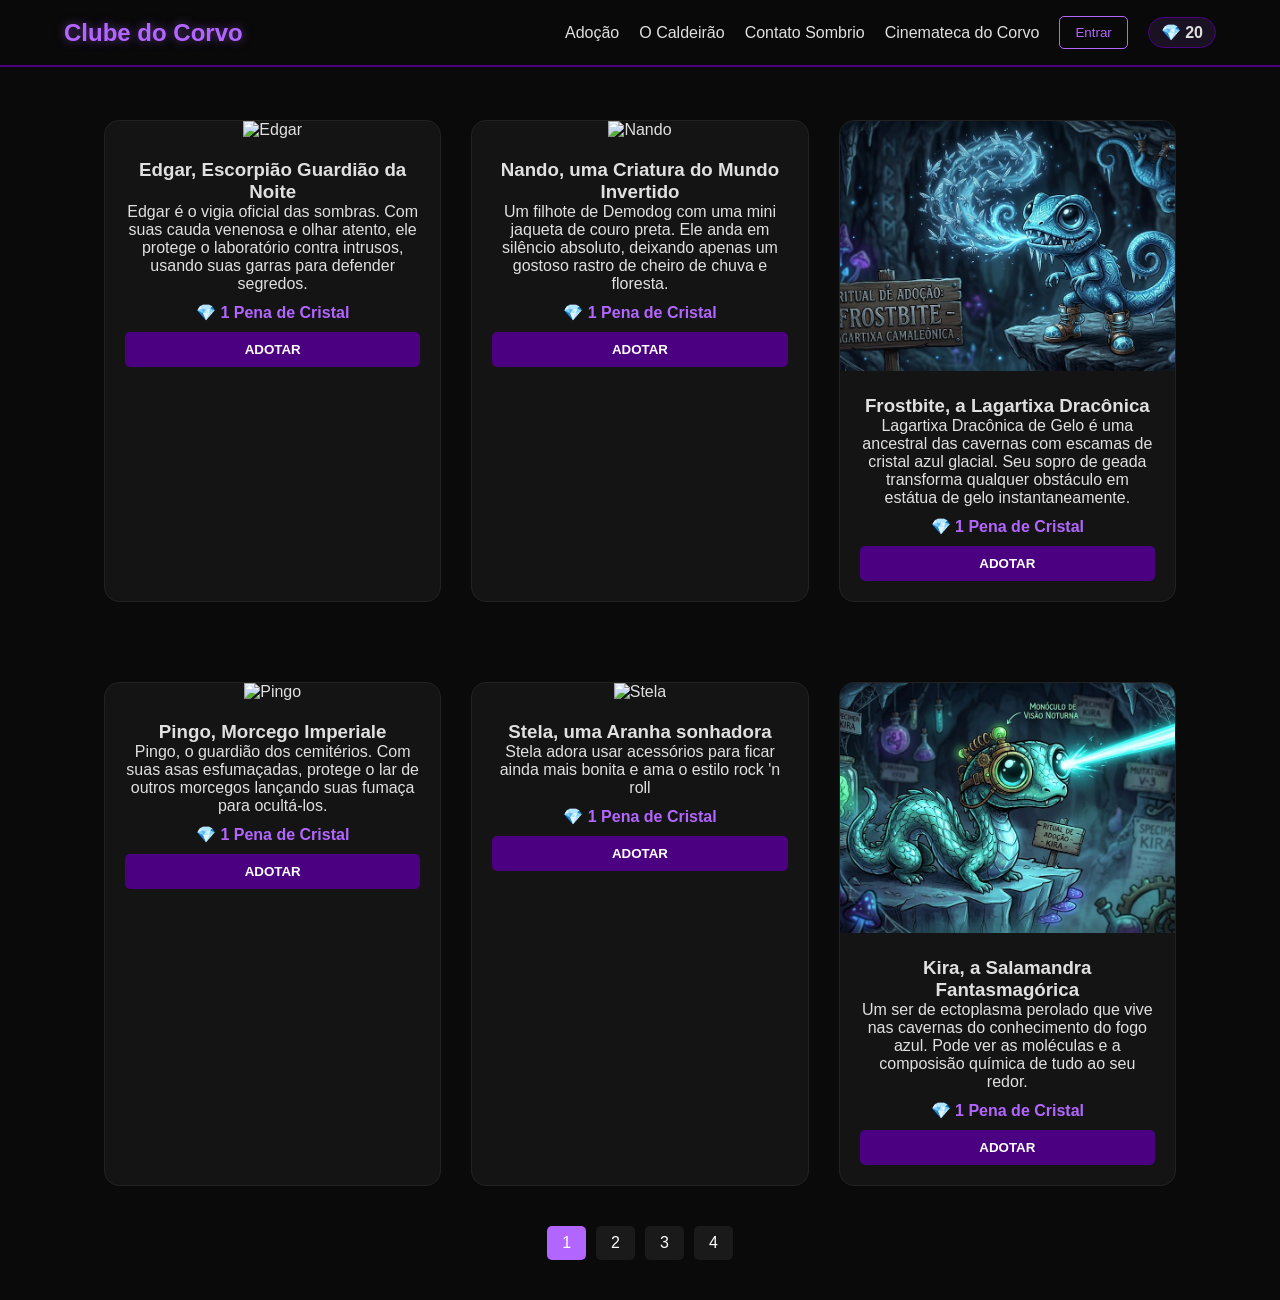
==== commit 33da1514: "atualizações mil ... rsss" ====
--- a/home.html
+++ b/home.html
@@ -21,37 +21,73 @@
 
         <nav class="menu" id="nav-menu">
             <a href="home.html">Adoção</a>
-            <a href="video.html">Cinemateca</a>
+            <a href="caldeirao.html">O Caldeirão</a>
             <a href="contato.html">Contato Sombrio</a>
+            <a href="video.html">Cinemateca do Corvo</a>
             <button class="btn-login" id="botaoNome" onclick="abrirModal('modalLogin')">Entrar</button>
             <div class="saldo-container">
                 <span id="saldoPenas">💎 20</span>
             </div>
         </nav>
     </header>
-
     <main class="container">
         <div class="card">
             <img src="img/edgar.png" alt="Edgar" class="pet-img">
             <div class="card-content">
-                <h3>Edgar</h3>
-                <p>Curioso e adora roubar chaves mágicas.</p>
+                <h3>Edgar, Escorpião Guardião da Noite</h3>
+                <p>Edgar é o vigia oficial das sombras. Com suas cauda venenosa e olhar atento, ele protege o laboratório contra intrusos, usando suas garras para defender segredos.</p>
                 <p class="preco">💎 1 Pena de Cristal</p>
                 <button class="btn-comprar" onclick="adotarPet('Edgar', 'img/edgar.png')">Adotar</button>
             </div>
         </div>
 
         <div class="card">
-            <img src="img/nando.png" alt="Sombra" class="pet-img">
+            <img src="img/nando.png" alt="Nando" class="pet-img">
             <div class="card-content">
-                <h3>Sombra</h3>
-                <p>Aparece silenciosamente no vale das sombras.</p>
+                <h3>Nando, uma Criatura do Mundo Invertido</h3>
+                <p>Um filhote de Demodog com uma mini jaqueta de couro preta. Ele anda em silêncio absoluto, deixando apenas um gostoso rastro de cheiro de chuva e floresta.</p>
                 <p class="preco">💎 1 Pena de Cristal</p>
                 <button class="btn-comprar" onclick="adotarPet('Sombra', 'img/nando.png')">Adotar</button>
             </div>
         </div>
+        <div class="card">
+            <img src="img/frostbite.jpg" alt="Frostbite" class="pet-img">
+            <div class="card-content">
+                <h3>Frostbite, a Lagartixa Dracônica</h3>
+                <p>Lagartixa Dracônica de Gelo é uma ancestral das cavernas com escamas de cristal azul glacial. Seu sopro de geada transforma qualquer obstáculo em estátua de gelo instantaneamente.</p>
+                <p class="preco">💎 1 Pena de Cristal</p>
+                <button class="btn-comprar" onclick="adotarPet('Sombra', 'img/nando.png')">Adotar</button>
+            </div>
     </main>
+    <main class="container">
+        <div class="card">
+            <img src="img/pingo.png" alt="Pingo" class="pet-img">
+            <div class="card-content">
+                <h3>Pingo, Morcego Imperiale</h3>
+                <p>Pingo, o guardião dos cemitérios. Com suas asas esfumaçadas, protege o lar de outros morcegos lançando suas fumaça para ocultá-los.</p>
+                <p class="preco">💎 1 Pena de Cristal</p>
+                <button class="btn-comprar" onclick="adotarPet('Edgar', 'img/edgar.png')">Adotar</button>
+            </div>
+        </div>
 
+        <div class="card">
+            <img src="img/stela.png" alt="Stela" class="pet-img">
+            <div class="card-content">
+                <h3>Stela, uma Aranha sonhadora</h3>
+                <p>Stela adora usar acessórios para ficar ainda mais bonita e ama o estilo rock 'n roll</p>
+                <p class="preco">💎 1 Pena de Cristal</p>
+                <button class="btn-comprar" onclick="adotarPet('Sombra', 'img/nando.png')">Adotar</button>
+            </div>
+        </div>
+        <div class="card">
+            <img src="img/kira.jpg" alt="Kira" class="pet-img">
+            <div class="card-content">
+                <h3>Kira, a Salamandra Fantasmagórica</h3>
+                <p>Um ser de ectoplasma perolado que vive nas cavernas do conhecimento do fogo azul. Pode ver as moléculas e a composisão química de tudo ao seu redor.</p>
+                <p class="preco">💎 1 Pena de Cristal</p>
+                <button class="btn-comprar" onclick="adotarPet('Sombra', 'img/nando.png')">Adotar</button>
+            </div>
+    </main>
     <div class="paginacao">
         <a href="home.html" class="ativo">1</a>
         <a href="pagina2.html">2</a>
